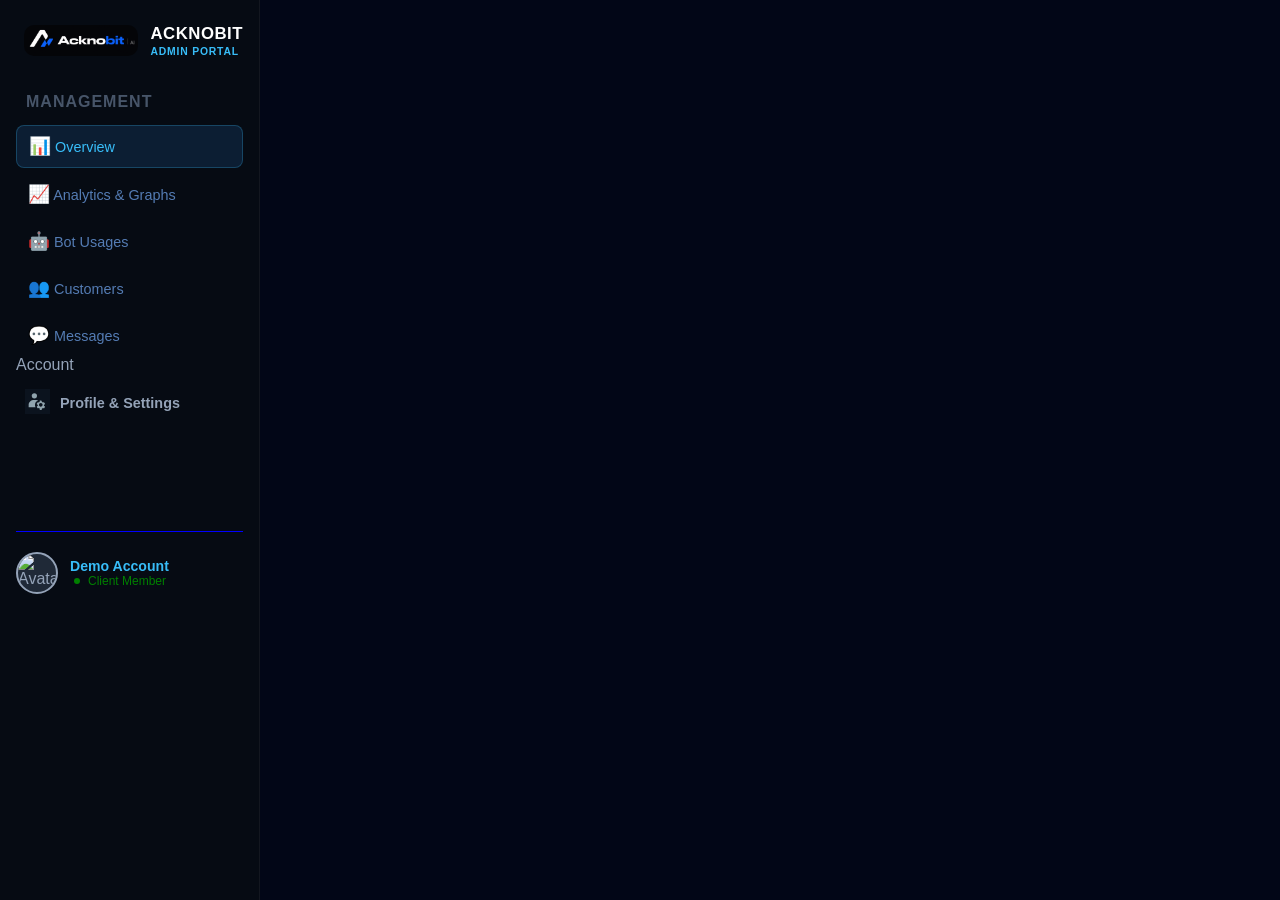
==== frontend/admin.html @ acd466a2 "Recent Changes" ====
<!doctype html>
<html lang="en">
  <head>
    <meta charset="UTF-8" />
    <meta name="viewport" content="width=device-width, initial-scale=1.0" />
    <title>Admin Panel</title>

    <style>
      * {
        margin: 0;
        padding: 0;
        box-sizing: border-box;
      }

      body {
        background-color: #020617;
        font-family:
          -apple-system, BlinkMacSystemFont, "Segoe UI", Roboto, sans-serif;
      }

      .sidebar.admin-sidebar {
        width: 260px;
        height: 100vh;
        background-color: #060b13;
        color: #94a3b8;
        display: flex;
        flex-direction: column;
        padding: 24px 16px;
        box-sizing: border-box;
        font-family:
          -apple-system, BlinkMacSystemFont, "Segoe UI", Roboto, sans-serif;
        border-right: 1px solid rgba(255, 255, 255, 0.05);
      }
      .brand {
        display: flex;
        align-items: center;
        gap: 12px;
        margin-bottom: 36px;
        padding-left: 8px;
      }
      .brand .logo-icon {
        display: flex;
        align-items: center;
        justify-content: center;
        border-radius: 10px;
        overflow: hidden;
      }

      .brand .logo-icon img {
        width: 100%;
        height: 100%;
        object-fit: cover;
        display: block;
      }

      .brand-text {
        display: flex;
        flex-direction: column;
        justify-content: center;
      }

      .brand-text h2 {
        color: #ffffff;
        font-size: 1.05rem;
        font-weight: 700;
        letter-spacing: 0.5px;
        line-height: 1.2;
        margin: 0;
      }

      .admin-badge {
        font-size: 0.65rem;
        color: #38bdf8;
        font-weight: 600;
        letter-spacing: 0.8px;
        margin-top: 2px;
      }

      .nav-section {
        display: flex;
        flex-direction: column;
        gap: 6px;
      }

      .section-title {
        font-size: 1rem;
        font-weight: 600;
        color: #475569;
        letter-spacing: 1px;
        margin-bottom: 8px;
        padding-left: 10px;
      }

      .nav-item {
        text-decoration: none;
        align-items: center;
        gap: 12px;
        padding: 10px 12px;
        border-radius: 8px;
        color: #547cb4;
        font-size: 0.9rem;
        font-weight: 500;
        transition: all 0.2s ease;
      }

      .nav-item .icon {
        font-size: 1.1rem;
      }
      .nav-item :hover {
        background-color: rgba(255, 255, 255, 0.04);
        color: #e2e8f0;
      }
      .nav-item.active {
        background-color: #0c1e33;
        color: #38bdf8;
        border: 1px solid rgba(56, 189, 248, 0.25);
      }


      
        .user-panel {
            margin-top: 100px;
            padding-top: 1.25rem;
            border-top: 1px solid blue;
            display: flex;
            align-items: center;
            justify-content: space-between;
        }

        .user-info {
            display: flex;
            align-items: center;
            gap: 12px;
        }
      .user-avatar-img {
            width: 42px;
            height: 42px;
            border-radius: 50%;
            object-fit: cover;
            border: 2px solid;
            background: #1f2937;
        }
         .user-details h4 {
            color: #38bdf8;
            font-size: 0.88rem;
            font-weight: 600;
        }
        .user-details p {
            display: flex;
            font-size: 0.75rem;
            align-items: center;
            text-decoration: solid;
            gap: 4px;
            color: green;
        }

        .user-details p::before{
           content: '';
            width: 6px;
            height: 6px;
            background: green;
            border-radius: 50%;
            display: inline-block;
            margin: 4px;
        }
           .nav-btn {
            display: flex;
            align-items: center;
            justify-content: space-between;
            padding: 0.85rem 1rem;
            border-radius: 10px;
            color: var(--text-muted);
            font-size: 0.9rem;
            font-weight: 600;
            cursor: pointer;
            transition: all 0.2s ease;
            background: transparent;
            border: 1px solid transparent;
            width: 100%;
            text-align: left;
        }
     .nav-btn-left{
        display: flex;
        align-items: center;
        gap: 10px;
     }

    .avtar{
       margin-left: -8px;
        width: 25px;
        text-align: center;
     }
      
    </style>
  </head>
  <body>
    <aside class="sidebar admin-sidebar">
      <!-- Header/Brand -->
      <div class="brand">
        <div class="logo-icon"><img src="Acknobit.jpg" alt="logo-bit" /></div>
        <div class="brand-text">
          <h2>ACKNOBIT</h2>
          <span class="admin-badge">ADMIN PORTAL</span>
        </div>
      </div>

      <!-- Main Navigation Items -->
      <div class="nav-section">
        <span class="section-title">MANAGEMENT</span>

        <!-- 1. Overview: Total bots, active bots, dead bots summary -->
        <a href="#overview" class="nav-item active">
          <span class="icon">📊</span>
          <span class="label">Overview</span>
        </a>

        <!-- 2. Visualizations / Graphs -->
        <a href="#analytics-graphs" class="nav-item">
          <span class="icon">📈</span>
          <span class="label">Analytics & Graphs</span>
        </a>

        <!-- 3. Bot Usages -->
        <a href="#bot-usages" class="nav-item">
          <span class="icon">🤖</span>
          <span class="label">Bot Usages</span>
        </a>

        <!-- 4. Customers -->
        <a href="#customers" class="nav-item">
          <span class="icon">👥</span>
          <span class="label">Customers</span>
        </a>

        <!-- 5. Messages -->
        <a href="#messages" class="nav-item">
          <span class="icon">💬</span>
          <span class="label">Messages</span>
        </a>
      </div>

      <!-- Bottom Section: Settings & Profile -->
       <div class="nav-label">Account</div>
            <button class="nav-btn" onclick="navigateTab('profile')">
                <div class="nav-btn-left">
                    <div class="avtar">
                     <svg xmlns="http://w3.org" viewBox="0 0 24 24" width="100%" height="100%">
  <!-- Background matching the image context -->
  <rect width="24" height="24" fill="#0b131e" />

  <g fill="#90a4ae">
    <!-- Profile Avatar (User Body & Head) -->
    <!-- Head -->
    <circle cx="9" cy="6.5" r="2.5" />
    
    <!-- Torso with cutout for the gear overlap -->
    <path d="M 9,10.5 
             C 5.5,10.5 3.5,12.5 3.5,15.5 
             L 3.5,17.5 
             L 10.1,17.5 
             A 4.5,4.5 0 0,1 9.6,15.0
             A 4.5,4.5 0 0,1 12.6,11.0 
             C 11.5,10.6 10.3,10.5 9,10.5 Z" />

    <!-- Settings Gear Component -->
    <path d="M 16.5,11 A 0.5,0.5 0 0,1 17,11.5 L 17,12 L 17.5,12 A 0.5,0.5 0 0,1 18,12.5 L 18,13.5 A 0.5,0.5 0 0,1 17.5,14 L 17,14 L 17,14.5 A 0.5,0.5 0 0,1 16.5,15 L 15.5,15 A 0.5,0.5 0 0,1 15,14.5 L 15,14 L 14.5,14 A 0.5,0.5 0 0,1 14,13.5 L 14,12.5 A 0.5,0.5 0 0,1 14.5,12 L 15,12 L 15,11.5 A 0.5,0.5 0 0,1 15.5,11 Z" opacity="0" />
    
    <!-- Detailed Gear Path with 6 Teeth -->
    <path d="M 16,11.5 C 16,11.2 15.8,11 15.5,11 L 14.5,11 C 14.2,11 14,11.2 14,11.5 L 14.2,12.3 C 13.9,12.5 13.6,12.7 13.4,13 L 12.6,12.7 C 12.3,12.6 12,12.8 11.9,13.1 L 11.4,14 C 11.2,14.3 11.3,14.6 11.6,14.8 L 12.3,15.2 C 12.3,15.5 12.3,15.8 12.3,16.1 L 11.6,16.5 C 11.3,16.7 11.2,17 11.4,17.3 L 11.9,18.2 C 12.1,18.5 12.4,18.6 12.7,18.5 L 13.4,18.2 C 13.7,18.5 14,18.7 14.3,18.9 L 14.1,19.7 C 14.1,20 14.3,20.2 14.6,20.2 L 15.6,20.2 C 15.9,20.2 16.1,20 16.1,19.7 L 16.2,18.9 C 16.5,18.7 16.8,18.5 17.1,18.2 L 17.8,18.5 C 18.1,18.6 18.4,18.5 18.6,18.2 L 19.1,17.3 C 19.3,17 19.2,16.7 18.9,16.5 L 18.2,16.1 C 18.2,15.8 18.2,15.5 18.2,15.2 L 18.9,14.8 C 19.2,14.6 19.3,14.3 19.1,14 L 18.6,13.1 C 18.4,12.8 18.1,12.6 17.8,12.7 L 17.1,13 C 16.8,12.7 16.5,12.5 16.2,12.3 Z 
             M 15.1,17 C 14.2,17 13.4,16.2 13.4,15.2 C 13.4,14.2 14.2,13.4 15.1,13.4 C 16.1,13.4 16.9,14.2 16.9,15.2 C 16.9,16.2 16.1,17 15.1,17 Z" />
  </g>
</svg>

                    </div>
                    <span>Profile & Settings</span>
                </div>
            </button>
        </div>

                <div class="user-panel">
            <div class="user-info">
                <img src="https://images.unsplash.com/photo-1535713875002-d1d0cf377fde?w=150" alt="Avatar" class="user-avatar-img" id="sidebarAvatar">
                <div class="user-details">
                    <h4 id="sidebarUsername">Demo Account</h4>
                    <p>Client Member</p>
                </div>
                
        
      </div>
    </aside>
  </body>
</html>
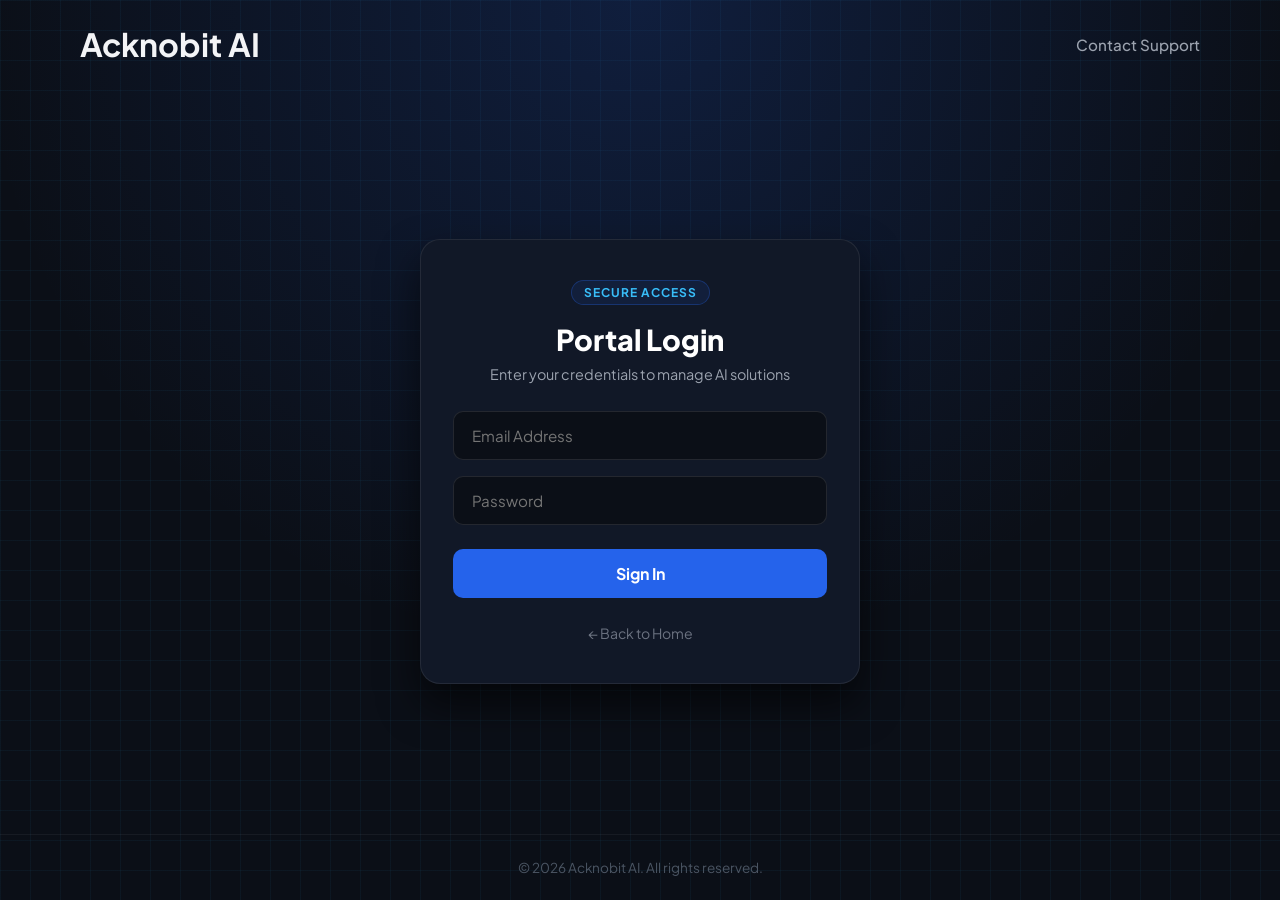
==== commit d43a3017: "Recent Changes" ====
--- a/frontend/admin.html
+++ b/frontend/admin.html
@@ -282,11 +282,51 @@
                 <img src="https://images.unsplash.com/photo-1535713875002-d1d0cf377fde?w=150" alt="Avatar" class="user-avatar-img" id="sidebarAvatar">
                 <div class="user-details">
                     <h4 id="sidebarUsername">Demo Account</h4>
-                    <p>Client Member</p>
+                    <p>Admin Member</p>
                 </div>
                 
         
       </div>
     </aside>
+    <script>
+    function navigateTab(tab) {
+        if (tab === 'profile') {
+          window.location.href = 'profile.html';
+        }
+      }
+
+      document.addEventListener("DOMContentLoaded", function () {
+        const userId = localStorage.getItem("userId");
+        const storedEmail = localStorage.getItem("userEmail");
+
+        if (!userId) {
+          window.location.href = "login.html";
+          return;
+        }
+
+        fetch(`http://localhost:8080/api/profile/${userId}`)
+          .then((response) => {
+            if (!response.ok) throw new Error("Profile not found");
+            return response.json();
+          })
+          .then((profile) => {
+            const displayName = profile.fullName || profile.username || storedEmail || "Admin User";
+            document.getElementById("sidebarUsername").textContent = displayName;
+
+            if (profile.avatarUrl) {
+              const avatarPath = profile.avatarUrl.startsWith("http")
+                ? profile.avatarUrl
+                : `http://localhost:8080${profile.avatarUrl}`;
+              document.getElementById("sidebarAvatar").src = avatarPath;
+            }
+          })
+          .catch((err) => {
+            console.warn("Could not fetch full profile, using local fallback", err);
+            if (storedEmail) {
+              document.getElementById("sidebarUsername").textContent = storedEmail.split("@")[0];
+            }
+          });
+      });
+    </script>
   </body>
 </html>
